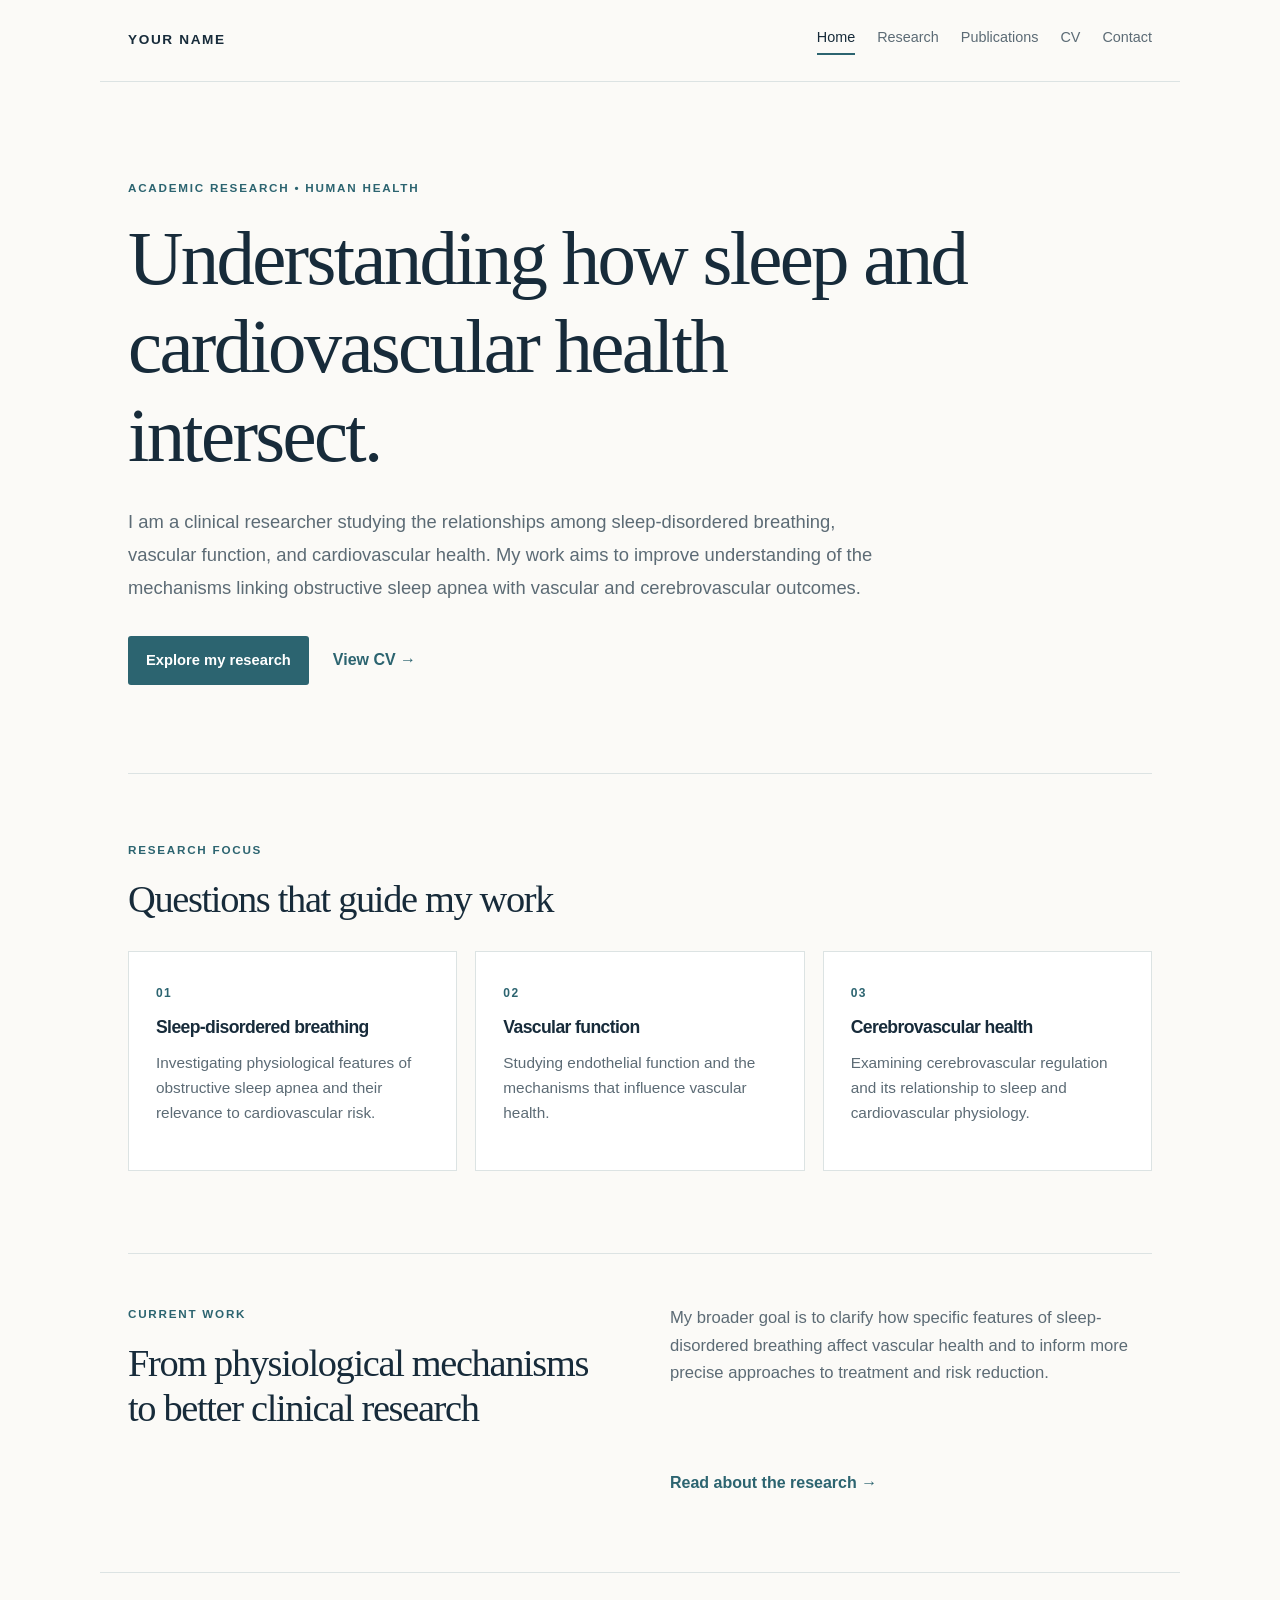
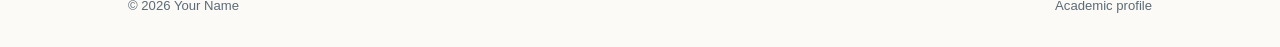
==== index.html @ 1d5c352b "Add files via upload" ====
<!doctype html>
<html lang="en">
<head>
  <meta charset="utf-8">
  <meta name="viewport" content="width=device-width, initial-scale=1">
  <meta name="description" content="Academic research profile and professional website.">
  <title>Your Name | Research</title>
  <link rel="stylesheet" href="styles.css">
</head>
<body>
  <header class="site-header">
    <a class="brand" href="index.html">YOUR NAME</a>
    <nav aria-label="Main navigation">
      <a class="active" href="index.html">Home</a>
      <a href="research.html">Research</a>
      <a href="publications.html">Publications</a>
      <a href="cv.html">CV</a>
      <a href="contact.html">Contact</a>
    </nav>
  </header>

  <main>
    <section class="hero">
      <p class="eyebrow">ACADEMIC RESEARCH • HUMAN HEALTH</p>
      <h1>Understanding how sleep and cardiovascular health intersect.</h1>
      <p class="intro">I am a clinical researcher studying the relationships among sleep-disordered breathing, vascular function, and cardiovascular health. My work aims to improve understanding of the mechanisms linking obstructive sleep apnea with vascular and cerebrovascular outcomes.</p>
      <div class="actions">
        <a class="button" href="research.html">Explore my research</a>
        <a class="text-link" href="cv.html">View CV →</a>
      </div>
    </section>

    <section class="section">
      <div class="section-heading">
        <p class="eyebrow">RESEARCH FOCUS</p>
        <h2>Questions that guide my work</h2>
      </div>
      <div class="card-grid">
        <article class="card">
          <span class="card-number">01</span>
          <h3>Sleep-disordered breathing</h3>
          <p>Investigating physiological features of obstructive sleep apnea and their relevance to cardiovascular risk.</p>
        </article>
        <article class="card">
          <span class="card-number">02</span>
          <h3>Vascular function</h3>
          <p>Studying endothelial function and the mechanisms that influence vascular health.</p>
        </article>
        <article class="card">
          <span class="card-number">03</span>
          <h3>Cerebrovascular health</h3>
          <p>Examining cerebrovascular regulation and its relationship to sleep and cardiovascular physiology.</p>
        </article>
      </div>
    </section>

    <section class="feature">
      <div>
        <p class="eyebrow">CURRENT WORK</p>
        <h2>From physiological mechanisms to better clinical research</h2>
      </div>
      <p>My broader goal is to clarify how specific features of sleep-disordered breathing affect vascular health and to inform more precise approaches to treatment and risk reduction.</p>
      <a class="text-link" href="research.html">Read about the research →</a>
    </section>
  </main>

  <footer>
    <span>© <span id="year"></span> Your Name</span>
    <span>Academic profile</span>
  </footer>
  <script>document.getElementById('year').textContent = new Date().getFullYear();</script>
</body>
</html>
---- styles.css ----
:root {
  --ink: #172b3a;
  --muted: #5c6b75;
  --accent: #2c6470;
  --accent-dark: #204a54;
  --paper: #fbfaf7;
  --line: #dce3e3;
  --soft: #eef3f2;
  --max: 1080px;
}
* { box-sizing: border-box; }
html { scroll-behavior: smooth; }
body {
  margin: 0; color: var(--ink); background: var(--paper);
  font-family: Inter, -apple-system, BlinkMacSystemFont, "Segoe UI", sans-serif;
  line-height: 1.65; font-size: 16px;
}
a { color: var(--accent); text-decoration-thickness: 1px; text-underline-offset: 4px; }
a:hover { color: var(--accent-dark); }
.site-header {
  max-width: var(--max); margin: 0 auto; padding: 26px 28px;
  display: flex; align-items: center; justify-content: space-between; gap: 24px;
  border-bottom: 1px solid var(--line);
}
.brand { color: var(--ink); font-size: .85rem; font-weight: 800; letter-spacing: .12em; text-decoration: none; white-space: nowrap; }
nav { display: flex; gap: 22px; flex-wrap: wrap; justify-content: flex-end; }
nav a { color: var(--muted); text-decoration: none; font-size: .9rem; }
nav a:hover, nav a.active { color: var(--ink); }
nav a.active { box-shadow: inset 0 -2px var(--accent); padding-bottom: 5px; }
main { max-width: var(--max); margin: 0 auto; padding: 0 28px; }
.hero { padding: 96px 0 88px; max-width: 850px; }
.eyebrow { color: var(--accent); font-size: .73rem; font-weight: 800; letter-spacing: .15em; margin: 0 0 18px; }
h1, h2, h3 { line-height: 1.15; letter-spacing: -.035em; }
h1 { font-family: Georgia, "Times New Roman", serif; font-weight: 500; font-size: clamp(2.7rem, 6vw, 5.2rem); margin: 0 0 25px; max-width: 900px; }
h2 { font-family: Georgia, "Times New Roman", serif; font-size: clamp(1.8rem, 3vw, 2.6rem); font-weight: 500; margin: 0 0 18px; }
h3 { font-size: 1.1rem; margin: 12px 0; }
p { margin-top: 0; }
.intro, .page-lead { color: var(--muted); font-size: 1.15rem; max-width: 760px; line-height: 1.8; }
.actions { display: flex; align-items: center; gap: 24px; flex-wrap: wrap; margin-top: 32px; }
.button { display: inline-block; background: var(--accent); color: white; padding: 12px 18px; border-radius: 3px; text-decoration: none; font-weight: 650; font-size: .92rem; }
.button:hover { background: var(--accent-dark); color: white; }
.text-link { font-weight: 650; text-decoration: none; }
.section { padding: 66px 0 82px; border-top: 1px solid var(--line); }
.section-heading { max-width: 650px; margin-bottom: 30px; }
.card-grid { display: grid; grid-template-columns: repeat(3, 1fr); gap: 18px; }
.card { padding: 27px; border: 1px solid var(--line); background: white; min-height: 220px; }
.card-number { color: var(--accent); font-size: .75rem; font-weight: 800; letter-spacing: .12em; }
.card p { color: var(--muted); font-size: .96rem; }
.feature { display: grid; grid-template-columns: 1fr 1fr; gap: 22px 60px; align-items: start; padding: 50px 0 76px; border-top: 1px solid var(--line); }
.feature > p { color: var(--muted); font-size: 1.04rem; }
.feature > a { grid-column: 2; }
.page { padding-top: 78px; padding-bottom: 90px; min-height: 68vh; }
.page h1 { font-size: clamp(2.8rem, 5vw, 4.5rem); }
.page-lead { margin-bottom: 54px; }
.research-item { padding: 30px 0; border-top: 1px solid var(--line); max-width: 820px; }
.research-item p { color: var(--muted); max-width: 760px; }
.research-item h2 { font-size: 1.8rem; }
.callout { background: var(--soft); padding: 30px; margin: 42px 0; max-width: 820px; }
.callout p { color: var(--muted); }
.publication { display: grid; grid-template-columns: 75px 1fr; gap: 20px; padding: 26px 0; border-top: 1px solid var(--line); }
.pub-year { color: var(--accent); font-size: .85rem; font-weight: 750; }
.publication h2 { font-size: 1.35rem; margin-bottom: 10px; }
.publication p { color: var(--muted); margin-bottom: 8px; }
footer { max-width: var(--max); margin: 0 auto; padding: 22px 28px 30px; border-top: 1px solid var(--line); display: flex; justify-content: space-between; gap: 15px; color: var(--muted); font-size: .82rem; }
@media (max-width: 700px) {
  .site-header { align-items: flex-start; flex-direction: column; padding: 22px; }
  nav { justify-content: flex-start; gap: 12px 18px; }
  main { padding: 0 22px; }
  .hero { padding: 64px 0 58px; }
  .card-grid { grid-template-columns: 1fr; }
  .card { min-height: auto; }
  .feature { grid-template-columns: 1fr; gap: 12px; }
  .feature > a { grid-column: 1; }
  .page { padding-top: 56px; }
  .publication { grid-template-columns: 1fr; gap: 0; }
  footer { margin: 0 22px; padding-left: 0; padding-right: 0; }
}
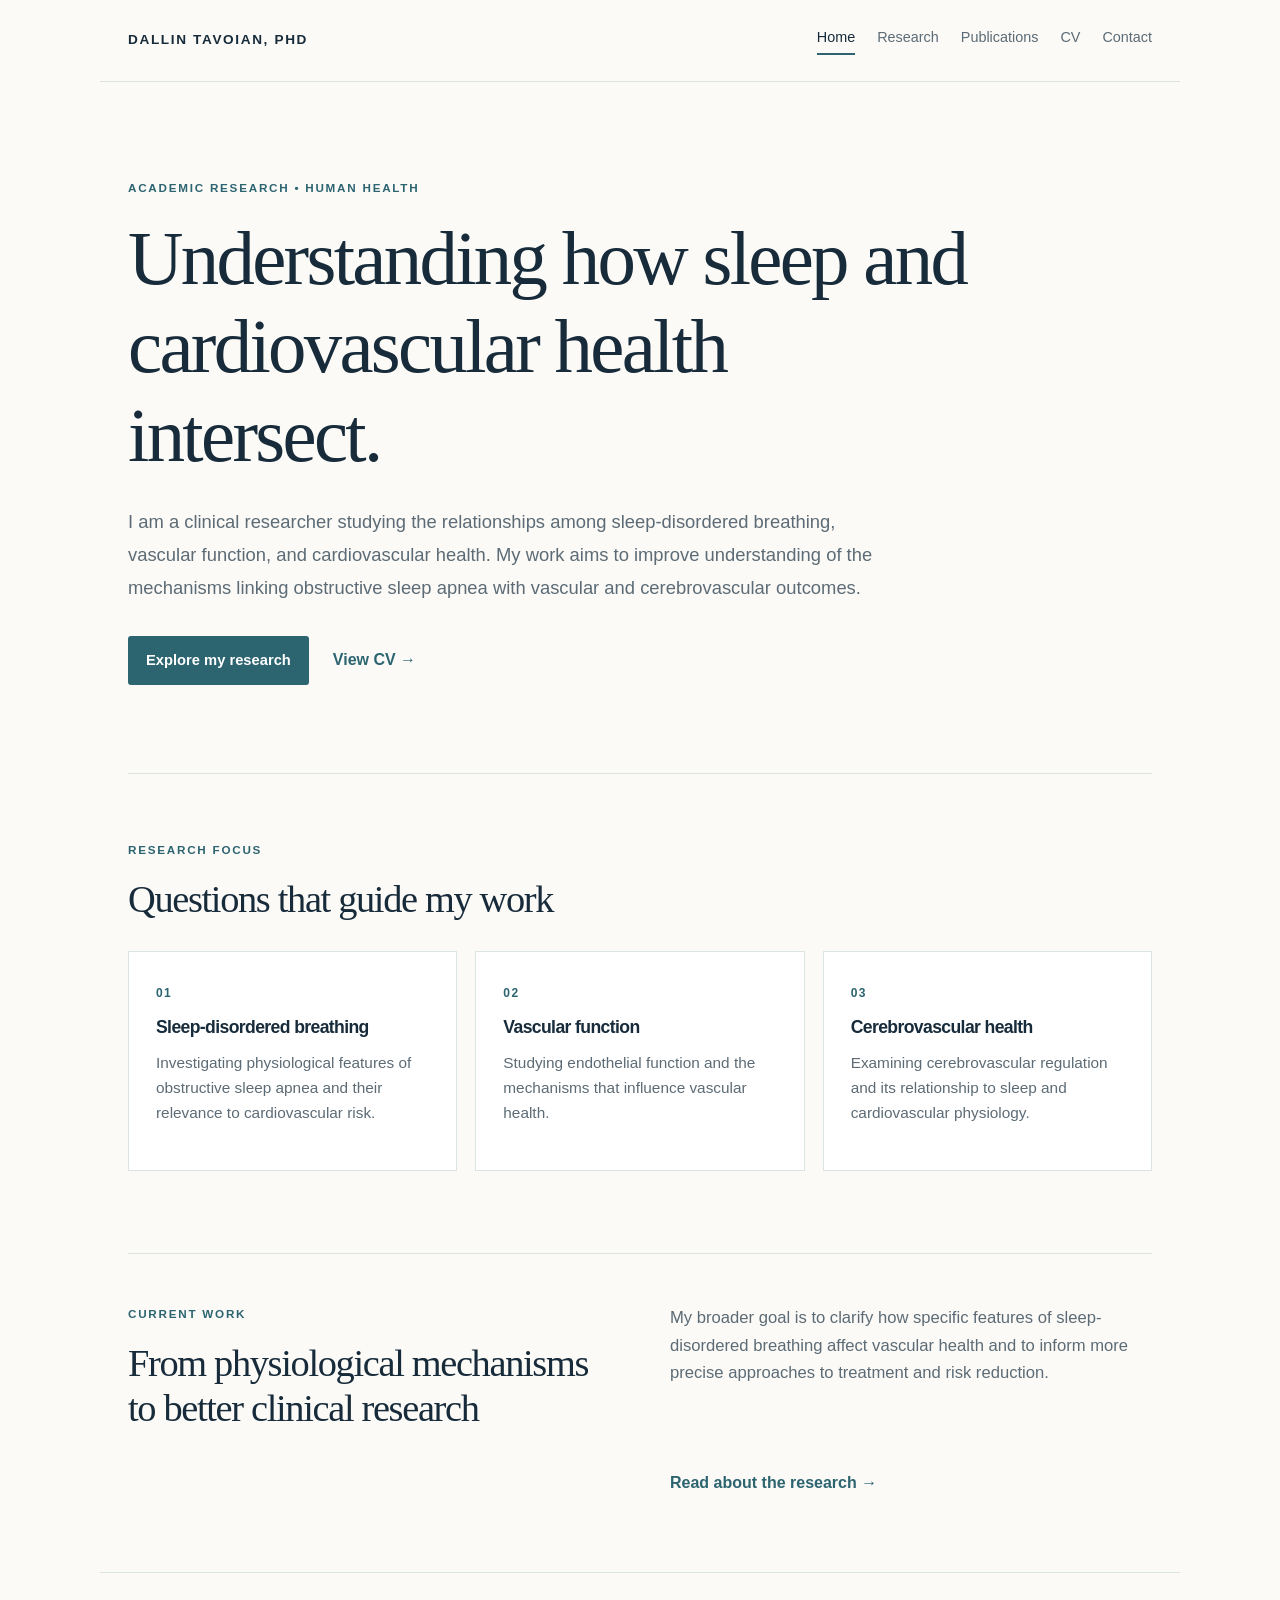
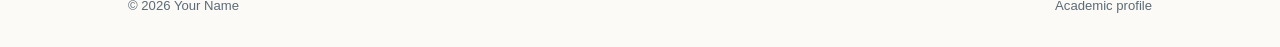
==== commit a1f54949: "Update index.html" ====
--- a/index.html
+++ b/index.html
@@ -4,12 +4,12 @@
   <meta charset="utf-8">
   <meta name="viewport" content="width=device-width, initial-scale=1">
   <meta name="description" content="Academic research profile and professional website.">
-  <title>Your Name | Research</title>
+  <title>Dallin Tavoian, PhD | Research</title>
   <link rel="stylesheet" href="styles.css">
 </head>
 <body>
   <header class="site-header">
-    <a class="brand" href="index.html">YOUR NAME</a>
+    <a class="brand" href="index.html">DALLIN TAVOIAN, PHD</a>
     <nav aria-label="Main navigation">
       <a class="active" href="index.html">Home</a>
       <a href="research.html">Research</a>
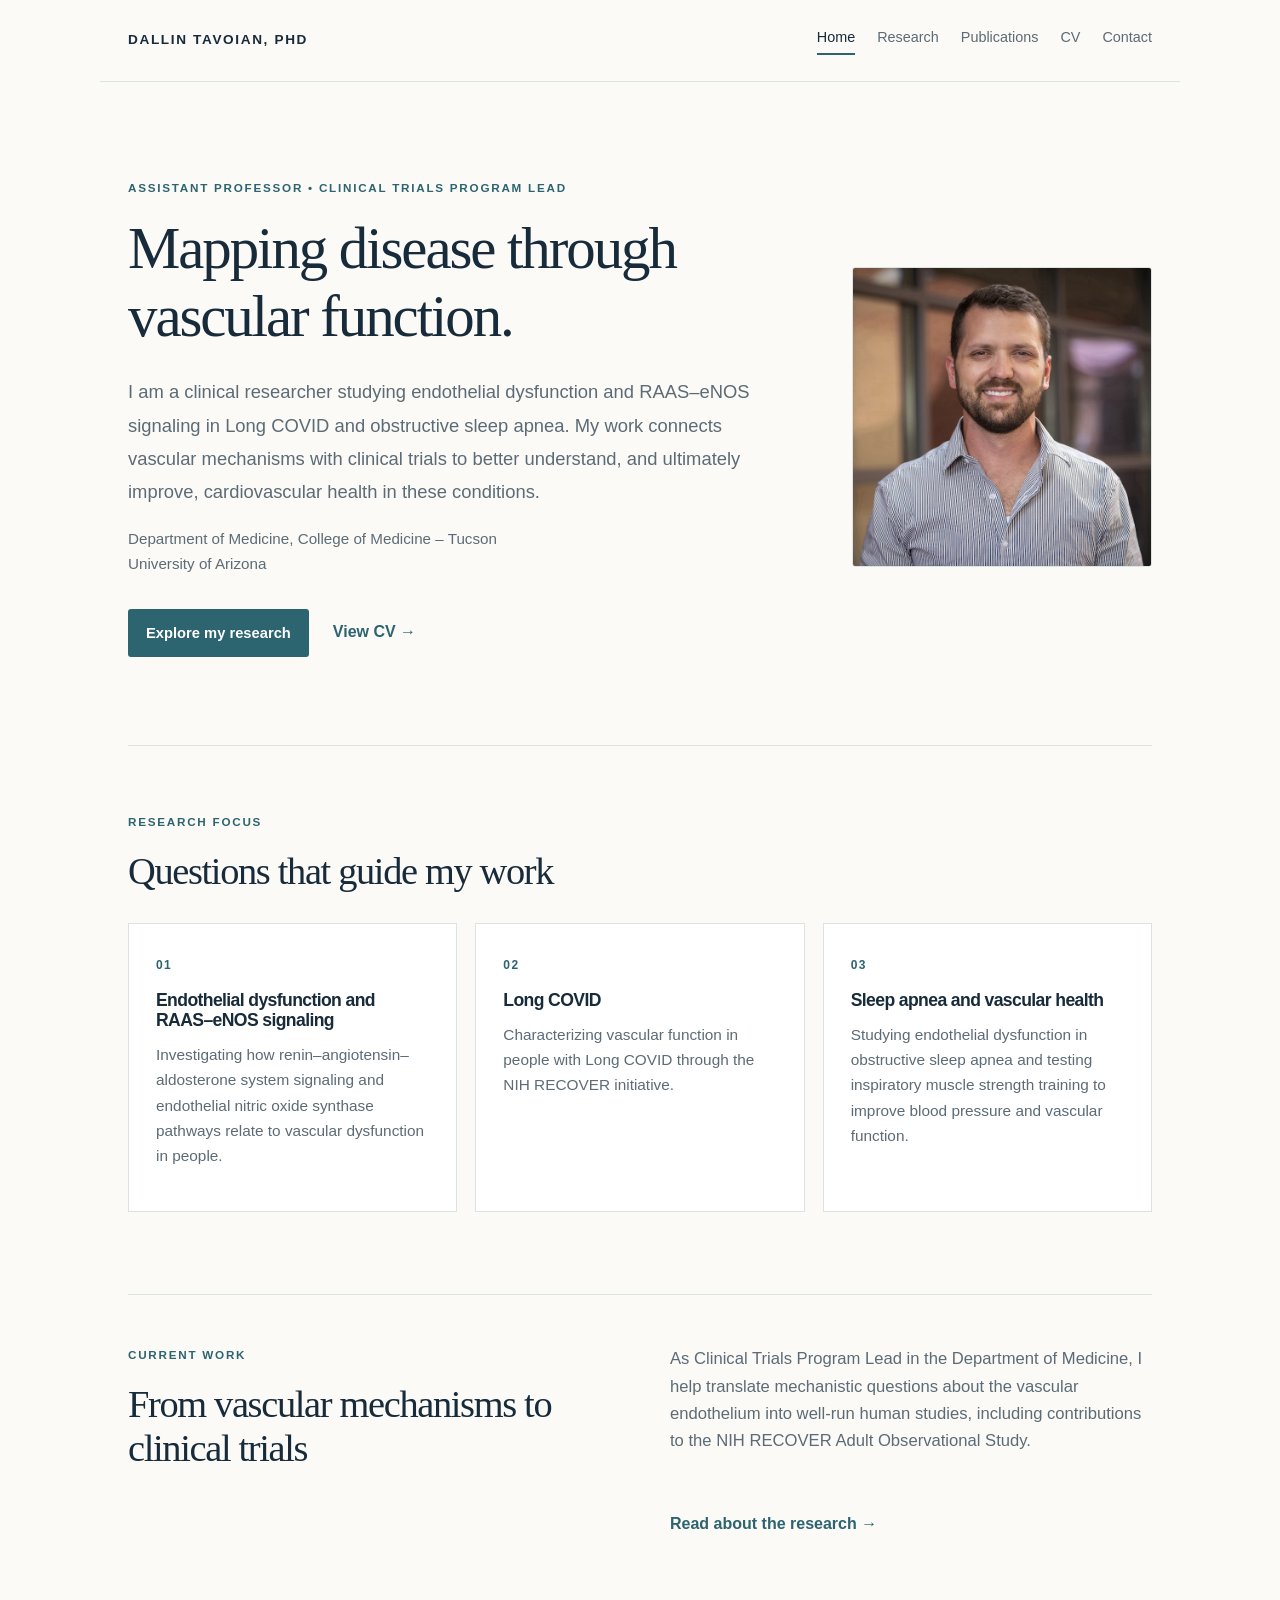
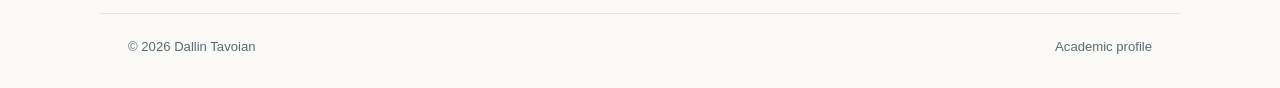
==== commit 157396fd: "Add files via upload" ====
--- a/index.html
+++ b/index.html
@@ -3,7 +3,7 @@
 <head>
   <meta charset="utf-8">
   <meta name="viewport" content="width=device-width, initial-scale=1">
-  <meta name="description" content="Academic research profile and professional website.">
+  <meta name="description" content="Dallin Tavoian, PhD, Assistant Professor and Clinical Trials Program Lead at the University of Arizona. Research on endothelial dysfunction in Long COVID and obstructive sleep apnea.">
   <title>Dallin Tavoian, PhD | Research</title>
   <link rel="stylesheet" href="styles.css">
 </head>
@@ -20,14 +20,20 @@
   </header>
 
   <main>
-    <section class="hero">
-      <p class="eyebrow">ACADEMIC RESEARCH • HUMAN HEALTH</p>
-      <h1>Understanding how sleep and cardiovascular health intersect.</h1>
-      <p class="intro">I am a clinical researcher studying the relationships among sleep-disordered breathing, vascular function, and cardiovascular health. My work aims to improve understanding of the mechanisms linking obstructive sleep apnea with vascular and cerebrovascular outcomes.</p>
-      <div class="actions">
-        <a class="button" href="research.html">Explore my research</a>
-        <a class="text-link" href="cv.html">View CV →</a>
+    <section class="hero hero-split">
+      <div>
+        <p class="eyebrow">ASSISTANT PROFESSOR • CLINICAL TRIALS PROGRAM LEAD</p>
+        <h1>Mapping disease through vascular function.</h1>
+        <p class="intro">I am a clinical researcher studying endothelial dysfunction and RAAS–eNOS signaling in Long COVID and obstructive sleep apnea. My work connects vascular mechanisms with clinical trials to better understand, and ultimately improve, cardiovascular health in these conditions.</p>
+        <p class="affil">Department of Medicine, College of Medicine – Tucson<br>University of Arizona</p>
+        <div class="actions">
+          <a class="button" href="research.html">Explore my research</a>
+          <a class="text-link" href="cv.html">View CV →</a>
+        </div>
       </div>
+      <figure class="portrait">
+        <img src="Tavoian_Headshot.jpg" alt="Portrait of Dallin Tavoian, PhD" width="700" height="700">
+      </figure>
     </section>
 
     <section class="section">
@@ -38,18 +44,18 @@
       <div class="card-grid">
         <article class="card">
           <span class="card-number">01</span>
-          <h3>Sleep-disordered breathing</h3>
-          <p>Investigating physiological features of obstructive sleep apnea and their relevance to cardiovascular risk.</p>
+          <h3>Endothelial dysfunction and RAAS–eNOS signaling</h3>
+          <p>Investigating how renin–angiotensin–aldosterone system signaling and endothelial nitric oxide synthase pathways relate to vascular dysfunction in people.</p>
         </article>
         <article class="card">
           <span class="card-number">02</span>
-          <h3>Vascular function</h3>
-          <p>Studying endothelial function and the mechanisms that influence vascular health.</p>
+          <h3>Long COVID</h3>
+          <p>Characterizing vascular function in people with Long COVID through the NIH RECOVER initiative.</p>
         </article>
         <article class="card">
           <span class="card-number">03</span>
-          <h3>Cerebrovascular health</h3>
-          <p>Examining cerebrovascular regulation and its relationship to sleep and cardiovascular physiology.</p>
+          <h3>Sleep apnea and vascular health</h3>
+          <p>Studying endothelial dysfunction in obstructive sleep apnea and testing inspiratory muscle strength training to improve blood pressure and vascular function.</p>
         </article>
       </div>
     </section>
@@ -57,15 +63,15 @@
     <section class="feature">
       <div>
         <p class="eyebrow">CURRENT WORK</p>
-        <h2>From physiological mechanisms to better clinical research</h2>
+        <h2>From vascular mechanisms to clinical trials</h2>
       </div>
-      <p>My broader goal is to clarify how specific features of sleep-disordered breathing affect vascular health and to inform more precise approaches to treatment and risk reduction.</p>
+      <p>As Clinical Trials Program Lead in the Department of Medicine, I help translate mechanistic questions about the vascular endothelium into well-run human studies, including contributions to the NIH RECOVER Adult Observational Study.</p>
       <a class="text-link" href="research.html">Read about the research →</a>
     </section>
   </main>
 
   <footer>
-    <span>© <span id="year"></span> Your Name</span>
+    <span>© <span id="year"></span> Dallin Tavoian</span>
     <span>Academic profile</span>
   </footer>
   <script>document.getElementById('year').textContent = new Date().getFullYear();</script>
--- a/styles.css
+++ b/styles.css
@@ -75,3 +75,24 @@
   .publication { grid-template-columns: 1fr; gap: 0; }
   footer { margin: 0 22px; padding-left: 0; padding-right: 0; }
 }
+
+/* ---- Additions for personalized content ---- */
+.hero-split { max-width: none; display: grid; grid-template-columns: minmax(0, 1fr) 300px; gap: 64px; align-items: center; }
+.hero-split h1 { font-size: clamp(2.4rem, 4.6vw, 4rem); }
+.portrait { margin: 0; }
+.portrait img { display: block; width: 100%; height: auto; aspect-ratio: 1 / 1; object-fit: cover; border: 1px solid var(--line); border-radius: 3px; }
+.affil { color: var(--muted); font-size: .95rem; margin: 0; }
+.note { color: var(--muted); font-size: .85rem; margin: -30px 0 34px; max-width: 760px; }
+.link-row { display: flex; gap: 8px 24px; flex-wrap: wrap; }
+.cv-list { list-style: none; margin: 0; padding: 0; }
+.cv-list li { display: grid; grid-template-columns: 130px 1fr; gap: 16px; padding: 9px 0; color: var(--muted); }
+.cv-list .when { color: var(--accent); font-size: .85rem; font-weight: 700; padding-top: 2px; }
+.cv-list strong { color: var(--ink); }
+.funding .pub-year { white-space: nowrap; }
+@media (max-width: 860px) {
+  .hero-split { grid-template-columns: 1fr; gap: 36px; }
+  .portrait { max-width: 220px; order: -1; }
+}
+@media (max-width: 700px) {
+  .cv-list li { grid-template-columns: 1fr; gap: 0; }
+}
